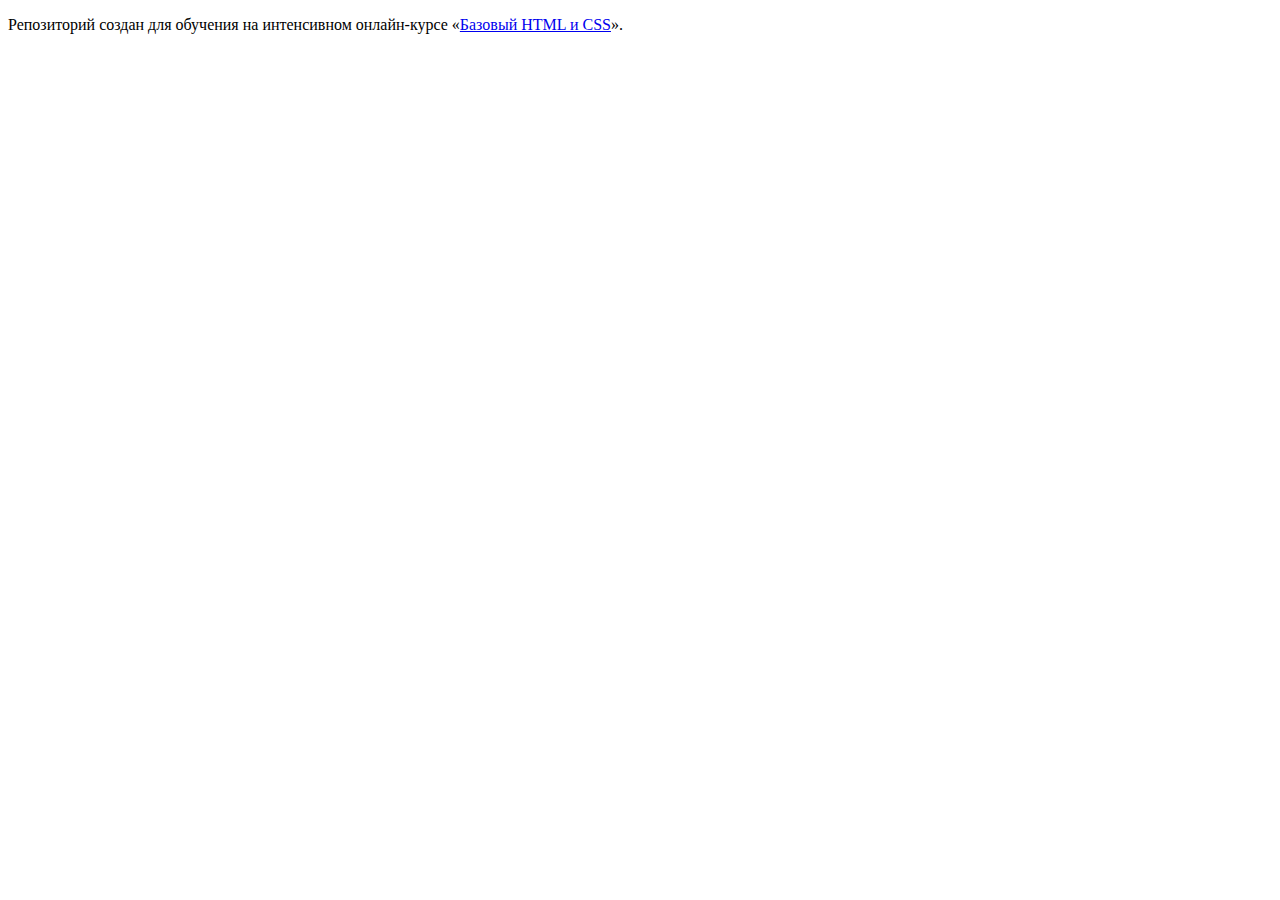
==== index.html @ 3dc242e8 ":hatching_chick:" ====
<!DOCTYPE html>
<html lang="ru">
  <head>
    <meta charset="utf-8">
    <title>HTML Academy: Глейси</title>
  </head>
  <body>

    <p>Репозиторий создан для обучения на интенсивном онлайн‑курсе «<a href="https://htmlacademy.ru/intensive/htmlcss">Базовый HTML и CSS</a>».</p>

  </body>
</html>
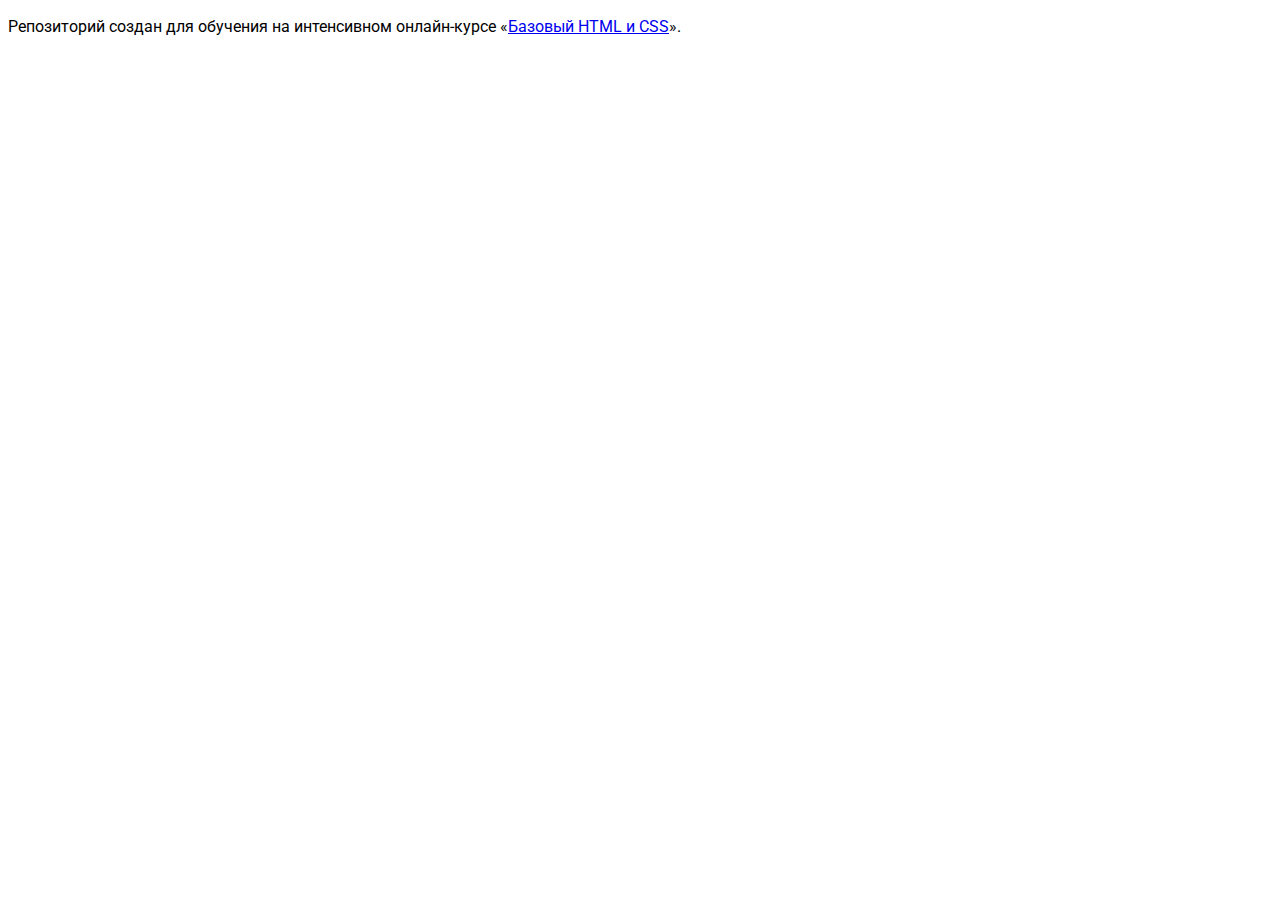
==== commit daefaf51: "Нарезана графика" ====
--- a/index.html
+++ b/index.html
@@ -3,6 +3,9 @@
   <head>
     <meta charset="utf-8">
     <title>HTML Academy: Глейси</title>
+    <link href="css/normalize.css" rel="stylesheet">
+    <link href="https://fonts.googleapis.com/css?family=Roboto:400,500,700&amp;subset=cyrillic" rel="stylesheet">
+    <link href="css/style.css" rel="stylesheet">    
   </head>
   <body>
 
--- a/css/style.css
+++ b/css/style.css
@@ -0,0 +1,18 @@
+body {
+	min-width: 1200px;
+	font-size: 16px;
+	line-height: 22px;
+	color: #000000;
+	font-weight: normal;
+	font-family: "Roboto", "Arial", sans-serif;
+}
+
+/*h2 {
+	font-family: "Roboto", "Arial", sans-serif;
+	color: #000000;
+	font-weight: normal;
+	font-size: 30px;
+	line-height: 30px;
+	color: #000000;
+	text-transform: uppercase;
+}*/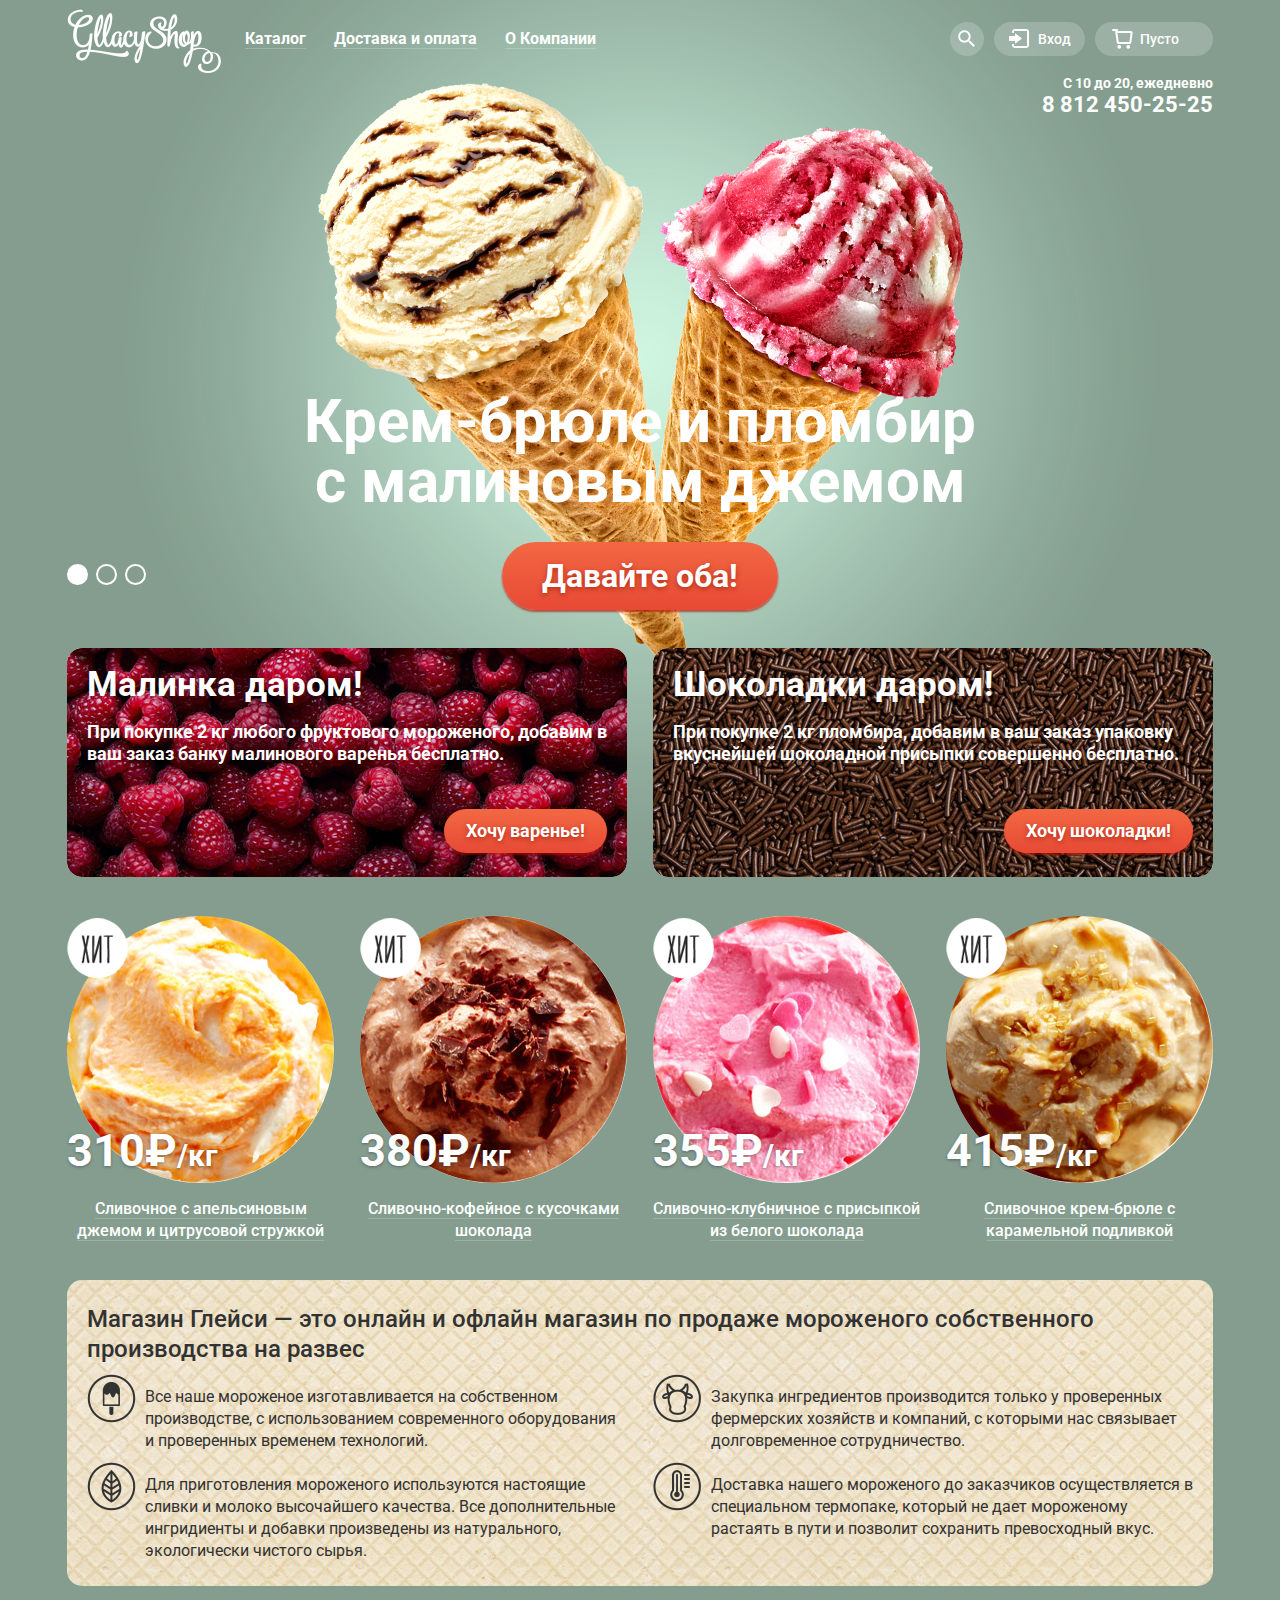
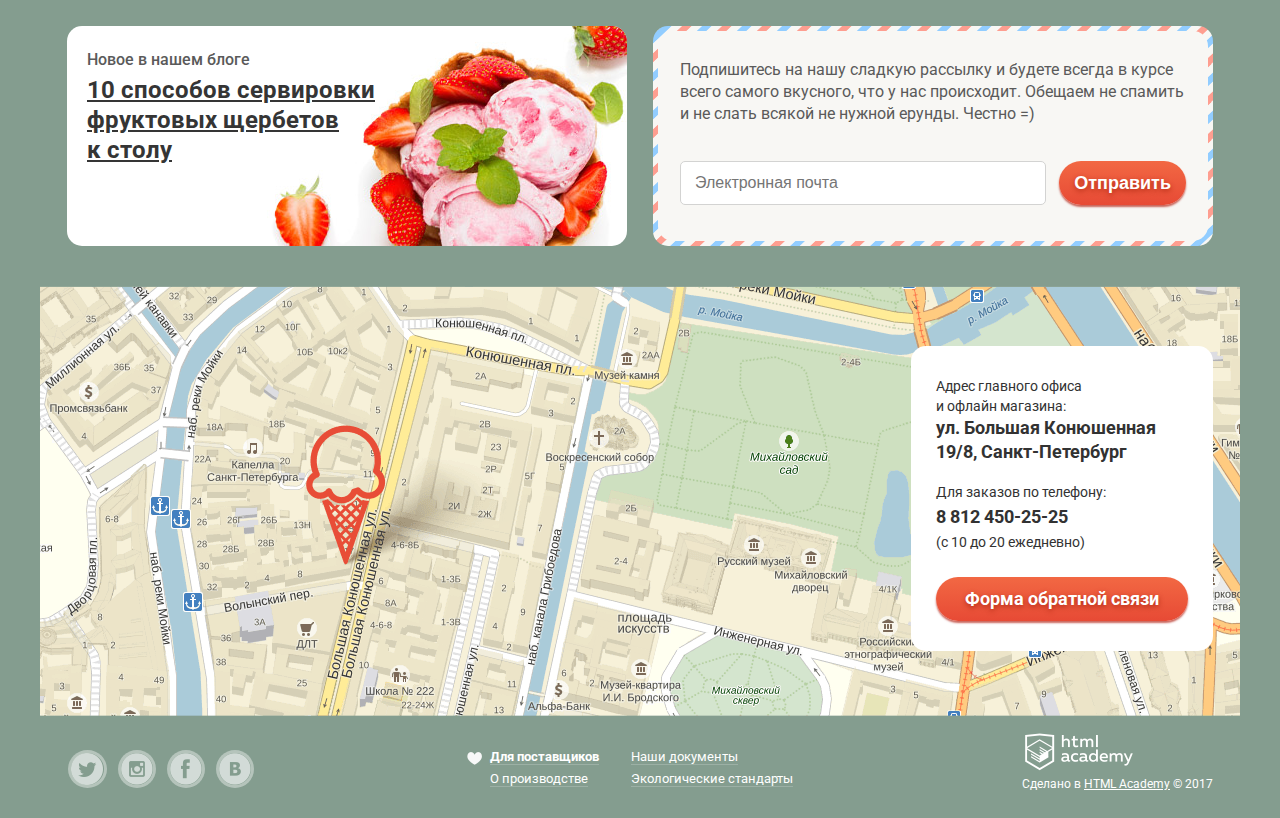
==== commit 2f08ccc5: "Сверстана главная без попапов" ====
--- a/index.html
+++ b/index.html
@@ -5,11 +5,220 @@
     <title>HTML Academy: Глейси</title>
     <link href="css/normalize.css" rel="stylesheet">
     <link href="https://fonts.googleapis.com/css?family=Roboto:400,500,700&amp;subset=cyrillic" rel="stylesheet">
-    <link href="css/style.css" rel="stylesheet">    
+    <link href="css/style.css" rel="stylesheet">
   </head>
+  
   <body>
-
-    <p>Репозиторий создан для обучения на интенсивном онлайн‑курсе «<a href="https://htmlacademy.ru/intensive/htmlcss">Базовый HTML и CSS</a>».</p>
-
+   
+    <input type="radio" id="btn-1" name="toggle" checked>
+    <input type="radio" id="btn-2" name="toggle">
+    <input type="radio" id="btn-3" name="toggle">
+    
+    <div class="main-page">
+      <div class="wrapper">
+       
+        <header class="main-header  clearfix">
+          <div class="main-header__content-left">
+            <a class="logo">
+              <img src="img/logo.png" width="154" height="64" alt="Gllacy">
+            </a>
+            <nav class="main-nav">
+              <ul class="main-nav__items">
+                <li class="main-nav__item">
+                  <a class="main-nav__link" href="#">Каталог</a>
+                  <div class="main-nav__sub-menu">
+                    <div class="main-nav__sub-menu-container">
+                      <div class="main-nav__sub-menu-title">Новинки</div>
+                      <ul>
+                        <li><a class="main-nav__sub-menu-link" href="catalog.html">Сливочное</a></li>
+                        <li><a class="main-nav__sub-menu-link" href="#">Щербеты</a></li>
+                        <li><a class="main-nav__sub-menu-link" href="#">Фруктовый лед</a></li>
+                        <li><a class="main-nav__sub-menu-link" href="#">Мелорин</a></li>
+                      </ul>
+                    </div>
+                  </div>
+                </li>
+                <li class="main-nav__item"><a class="main-nav__link" href="#">Доставка и оплата</a></li>
+                <li class="main-nav__item"><a class="main-nav__link" href="#">О Компании</a></li>
+              </ul>
+            </nav>
+          </div>
+          <div class="main-header__content-right">
+            <div class="main-header__user-block">
+              <div class="main-header__search">
+                <label for="search" class="main-header__search-icon"></label>
+                <form class="main-header__form-search" action="/echo" method="post">
+                  <input id="search" type="search" placeholder="Что ищем?">
+                </form>
+              </div>
+              <div class="main-header__login"><a href="#">Вход</a></div>
+              <div class="main-header__basket"><a href="#">Пусто</a></div>
+            </div>
+            <div class="main-header__contacts-number">
+              <span>С 10 до 20, ежедневно</span>
+              <a href="tel:+78124502525">8 812 450-25-25</a>
+            </div>
+          </div>
+        </header>
+        
+        <main class="page-main">
+          <section class="slider">
+            <div class="slide  slide1">
+              <div class="slide__title">Крем-брюле и пломбир с малиновым джемом</div>
+              <a class="btn  btn--slider" href="#">Давайте оба!</a>
+            </div>
+            <div class="slide  slide2">
+              <div class="slide__title">Шоколадный пломбир и лимонный сорбет</div>
+              <a class="btn  btn--slider" href="#">Давайте оба!</a>
+            </div>
+            <div class="slide  slide3">
+              <div class="slide__title">Пломбир с помадкой и клубничный щербет</div>
+              <a class="btn  btn--slider" href="#">Давайте оба!</a>
+            </div>
+            <div class="slider__controls">
+              <label for="btn-1"></label>
+              <label for="btn-2"></label>
+              <label for="btn-3"></label>
+            </div>
+          </section>
+          
+          <section class="promo  clearfix">
+            <article class="promo__card  promo__card--raspberries  clearfix">
+              <h2 class="promo__title">Малинка даром!</h2>
+              <p class="promo__description">При покупке 2 кг любого фруктового мороженого, добавим в ваш заказ банку малинового варенья бесплатно.</p>
+              <a class="btn  btn--promo" href="#">Хочу варенье!</a>
+            </article>
+            <article class="promo__card  promo__card--choco  clearfix">
+              <h2 class="promo__title">Шоколадки даром!</h2>
+              <p class="promo__description">При покупке 2 кг пломбира, добавим в ваш заказ упаковку вкуснейшей шоколадной присыпки совершенно бесплатно.</p>
+              <a class="btn  btn--promo" href="#">Хочу шоколадки!</a>
+            </article>
+          </section>
+          
+          <section class="bestseller">
+            <article class="product">
+              <div class="product__container">
+                <div class="product__image"><img src="img/ice1.jpg" width="267" height="267" alt="Мороженое с апельсиновым джемом"></div>
+                <p class="product__price">310&#8381;<span>/кг</span></p>
+                <h2 class="product__title"><a href="#">Сливочное с апельсиновым джемом и цитрусовой стружкой</a></h2>
+              </div>
+              <div class="product__btn-container">
+                <a class="btn  btn--product" href="#">Быстрый просмотр</a>
+              </div>
+            </article>
+            <article class="product">
+              <div class="product__container">
+                <div class="product__image"><img src="img/ice2.jpg" width="267" height="267" alt="Сливочно-кофейное мороженое"></div>
+                <p class="product__price">380&#8381;<span>/кг</span></p>
+                <h2 class="product__title"><a href="#">Сливочно-кофейное с кусочками шоколада</a></h2>
+              </div>
+              <div class="product__btn-container">
+                <a class="btn  btn--product" href="#">Быстрый просмотр</a>
+              </div>
+            </article>
+            <article class="product">
+              <div class="product__container">
+                <div class="product__image"><img src="img/ice3.jpg" width="267" height="267" alt="Сливочно-клубничное мороженое"></div>
+                <p class="product__price">355&#8381;<span>/кг</span></p>
+                <h2 class="product__title"><a href="#">Сливочно-клубничное с присыпкой из белого шоколада</a></h2>
+              </div>
+              <div class="product__btn-container">
+                <a class="btn  btn--product" href="#">Быстрый просмотр</a>
+              </div>
+            </article>
+            <article class="product">
+              <div class="product__container">
+                <div class="product__image"><img src="img/ice4.jpg" width="267" height="267" alt="Мороженое крем-брюле"></div>
+                <p class="product__price">415&#8381;<span>/кг</span></p>
+                <h2 class="product__title"><a href="#">Сливочное крем-брюле с карамельной подливкой</a></h2>
+              </div>
+              <div class="product__btn-container">
+                <a class="btn  btn--product" href="#">Быстрый просмотр</a>
+              </div>
+            </article>
+          </section>
+          
+          <section class="features">
+            <h2 class="features__title">Магазин Глейси  — это онлайн и офлайн магазин по продаже мороженого собственного производства на развес</h2>
+            <ul class="features__list">
+              <li class="features__item  features__item-1">Все наше мороженое изготавливается на собственном производстве, с использованием современного оборудования и проверенных временем технологий.</li>
+              <li class="features__item  features__item-2">Для приготовления мороженого используются настоящие сливки и молоко высочайшего качества. Все дополнительные ингридиенты и добавки произведены из натурального, экологически чистого сырья.</li>
+              <li class="features__item  features__item-3">Закупка ингредиентов производится только у проверенных фермерских хозяйств и компаний, с которыми нас связывает долговременное сотрудничество.</li>
+              <li class="features__item  features__item-4">Доставка нашего мороженого до заказчиков осуществляется в специальном термопаке, который не дает мороженому растаять в пути и позволит сохранить превосходный вкус.</li>
+            </ul>
+          </section>
+          
+          <div class="mailing  clearfix">
+            <div class="last-news  mailing__card">
+              <p class="last-news__description">Новое в нашем блоге</p>
+              <h2 class="last-news__title">
+                <a href="#">10  способов сервировки фруктовых щербетов<br>к столу</a>
+              </h2>
+            </div>
+            <div class="subscription  mailing__card">
+              <div class="subscription__content">
+                <p class="subscription__exhortation">Подпишитесь на нашу сладкую рассылку и будете всегда в курсе всего самого вкусного, что у нас происходит. Обещаем не спамить и не слать всякой не нужной ерунды. Честно =)</p>
+                <form class="subscription__form  clearfix" action="/echo" method="post">
+                  <input type="email" placeholder="Электронная почта">
+                  <input class="btn  btn--subscription" type="submit" value="Отправить">
+                </form>
+              </div>
+            </div>
+          </div>
+        </main>
+      </div>
+      
+      <footer class="footer">
+        <div class="map">
+          <div class="contacts">
+            <div class="contacts__adress">
+              <p>Адрес главного офиса <br>и офлайн магазина:</p>
+              <p><span>ул. Большая Конюшенная 19/8, Санкт-Петербург</span></p>
+            </div>
+            <div class="contacts__phone">
+              <p>Для заказов по телефону:</p>
+              <p><span>8 812 450-25-25</span></p>
+              <p>(с 10 до 20 ежедневно)</p>
+            </div>
+            <a class="btn  btn--contacts" href="#">Форма обратной связи</a>
+          </div>
+        </div>
+        
+        <div class="wrapper  clearfix">
+          <div class="footer__social">
+            <a class="social-btn  social-btn--tw" href="#">Твиттер</a>
+            <a class="social-btn  social-btn--insta" href="#">Инстаграм</a>
+            <a class="social-btn  social-btn--fb" href="#">Фейсбук</a>
+            <a class="social-btn  social-btn--vk" href="#">Вконтакте</a>
+          </div>
+          <div class="footer__links">
+            <ul class="footer__items">
+              <li class="footer__item">
+                <a class="footer__link  footer__link--1" href="#">Для поставщиков</a>
+              </li>
+              <li class="footer__item">
+                <a class="footer__link" href="#">Наши документы</a>
+              </li>
+              <li class="footer__item">
+                <a class="footer__link" href="#">О производстве </a>
+              </li>
+              <li class="footer__item">
+                <a class="footer__link" href="#">Экологические стандарты</a>
+              </li>
+            </ul>
+          </div>
+          <div class="footer__copyright">
+            <a class="footer__copyright-logo" href="#" >
+              <img src="img/logo-htmlacademy.png" width="108" height="38" alt="HTMLAcademy">
+            </a>
+            <p>Сделано в <a class="footer__copyright-link" href="https://htmlacademy.ru/intensive/htmlcss">HTML Academy</a> © 2017</p>
+          </div>
+        </div>
+      </footer>
+      
+      
+    </div>
+  
+    
   </body>
 </html>
--- a/css/style.css
+++ b/css/style.css
@@ -1,11 +1,104 @@
-body {
-	min-width: 1200px;
-	font-size: 16px;
-	line-height: 22px;
-	color: #000000;
-	font-weight: normal;
-	font-family: "Roboto", "Arial", sans-serif;
-}
+/*
+.sprite {
+background-image: url(spritesheet.png);
+background-repeat: no-repeat;
+display: block;
+}
+
+.sprite-icon-basket {
+width: 21px;
+height: 20px;
+background-position: -10px -10px;
+}
+
+.sprite-icon-basket-full {
+width: 21px;
+height: 20px;
+background-position: -10px -50px;
+}
+
+.sprite-icon-fb {
+width: 32px;
+height: 32px;
+background-position: -10px -90px;
+}
+
+.sprite-icon-feature-1 {
+width: 49px;
+height: 49px;
+background-position: -10px -142px;
+}
+
+.sprite-icon-feature-2 {
+width: 49px;
+height: 49px;
+background-position: -10px -211px;
+}
+
+.sprite-icon-feature-3 {
+width: 48px;
+height: 49px;
+background-position: -10px -280px;
+}
+
+.sprite-icon-feature-4 {
+width: 48px;
+height: 49px;
+background-position: -10px -349px;
+}
+
+.sprite-icon-heart {
+width: 15px;
+height: 13px;
+background-position: -10px -418px;
+}
+
+.sprite-icon-insta {
+width: 32px;
+height: 32px;
+background-position: -10px -451px;
+}
+
+.sprite-icon-login {
+width: 21px;
+height: 19px;
+background-position: -10px -503px;
+}
+
+.sprite-icon-login-hover {
+width: 21px;
+height: 19px;
+background-position: -10px -542px;
+}
+
+.sprite-icon-search {
+width: 17px;
+height: 17px;
+background-position: -10px -581px;
+}
+
+.sprite-icon-search-hover {
+width: 17px;
+height: 17px;
+background-position: -10px -618px;
+}
+
+.sprite-icon-twitter {
+width: 32px;
+height: 32px;
+background-position: -10px -655px;
+}
+
+.sprite-icon-vk {
+width: 32px;
+height: 32px;
+background-position: -10px -707px;
+}
+
+*/
+
+
+
 
 /*h2 {
 	font-family: "Roboto", "Arial", sans-serif;
@@ -15,4 +108,951 @@
 	line-height: 30px;
 	color: #000000;
 	text-transform: uppercase;
-}*/+}*/
+
+html,
+body {
+  margin: 0;
+}
+
+body {
+  background-color: #849d8f;
+  
+  font-size: 18px;
+  line-height: 1.2;
+  color: #000000;
+  font-family: "Roboto", "Arial", sans-serif;
+  font-weight: normal;
+}
+
+body > input[type="radio"] {
+  display: none;
+}
+
+.main-page {
+  min-width: 1200px;
+
+  background-repeat: no-repeat;
+  background-position: top center;
+
+  transition: background-image 0.5s ease, background-color 0.5s ease;
+}
+
+.main-page::before,
+.main-page::after {
+  content: "";
+
+  visibility: hidden;
+}
+
+.main-page::before {
+  background-image: url("../img/slide2.png");
+}
+
+.main-page::after {
+  background-image: url("../img/slide3.png");
+}
+
+.wrapper {
+  width: 1146px;
+  padding: 0 27px;
+  margin: 0 auto;
+}
+
+/* Header */
+
+.main-header {
+  padding-top: 9px;
+  color: #ffffff;
+}
+
+.clearfix::after {
+  content: "";
+
+  display: table;
+  clear: both;
+}
+
+.main-header__content-left {
+  width: 560px;
+  float: left;
+  font-size: 0;
+}
+
+.main-header__content-right {
+  width: 293px;
+  float: right;
+}
+
+.main-nav {
+  display: inline-block;
+  vertical-align: top;
+}
+
+.main-nav__items {
+  margin: 0;
+  margin-left: 10px;
+  padding: 0;
+  padding-top: 12px;
+  min-height: 64px;
+}
+
+.main-nav__sub-menu {
+  display: none;
+  position: absolute;
+  z-index: 100;
+  top: 35px;
+  left: -5px;
+  width: 143px;
+  padding-top: 5px;
+}
+
+.main-nav__sub-menu-container {
+  background-color: rgb(248, 247, 244);
+  border-radius: 5px;
+  box-shadow: 0px 20px 20px 0px rgba(0, 0, 0, 0.4);
+}
+
+.main-nav__item:hover .main-nav__sub-menu {
+  display: block;
+}
+
+.main-nav__sub-menu-title {
+  color: #323232;
+  font-weight: bold;
+  font-size: 14px;
+  line-height: 16px;
+  margin: 0 6px;
+  padding: 13px;
+  padding-left: 7px;
+  border-bottom: 1px solid #323232;
+}
+
+.main-nav__sub-menu ul {
+  padding: 7px 0;
+  list-style: none;
+}
+
+.main-nav__sub-menu-link {
+  display: block;
+  padding: 6px;
+  padding-left: 13px;
+  text-decoration: none;
+  color: #323232;
+  font-weight: normal;
+  font-size: 14px;
+  line-height: 16px;
+}
+
+.main-nav__sub-menu-link:hover {
+  background-color: #fbded7;
+}
+
+.main-nav__sub-menu-link:active {
+  background-color: #f6b5a5;
+}
+
+.main-nav__item {
+  display: inline-block;
+  vertical-align: top;
+  font-size: 16px;
+  font-weight: bold;
+  line-height: 18px;
+  padding: 9px 14px;
+  border-radius: 18px;
+  position: relative;
+}
+
+.main-nav__link {
+  text-decoration: none;
+  background-color: transparent;
+  color: #ffffff;
+  border-bottom: 1px solid rgba( 255, 255, 255, 0.2);
+}
+
+.main-nav__item:hover {
+  background-color: #ffffff;
+}
+
+.main-nav__item:hover .main-nav__link {
+  color: #333333;
+  border-bottom: none;
+}
+
+.main-nav__item:active {
+  background-color: rgba(248, 247, 244, 0.988);
+  box-shadow: inset 0px 2px 1px 0px rgba(105, 105, 105, 0.004);
+}
+
+.main-header__user-block {
+  font-size: 0;
+  text-align: right;
+  padding-top: 13px;
+  padding-bottom: 15px;
+}
+
+.main-header__search,
+.main-header__login,
+.main-header__basket {
+  display: inline-block;
+  vertical-align: top;
+  font-size: 14px;
+  font-weight: 500;
+  line-height: 16px;
+  padding: 9px 14px;
+  margin-left: 10px;
+  border-radius: 18px;
+  background-color: rgba( 255, 255, 255, 0.2);
+  position: relative;
+}
+
+.main-header__search::before,
+.main-header__login::before,
+.main-header__basket::before {
+  content: "";
+  position: absolute;
+  background-image: url(../img/sprite.png);
+  background-repeat: no-repeat;
+}
+
+.main-header__search {
+  padding: 17px;
+  cursor: pointer;
+}
+
+.main-header__search::before {
+  width: 17px;
+  height: 17px;
+  background-position: -10px -581px;
+  top: 8px;
+  left: 8px;
+}
+
+.main-header__login {
+  padding-left: 44px;
+}
+
+.main-header__login::before {
+  width: 21px;
+  height: 19px;
+  background-position: -10px -503px;
+  top: 7px;
+  left: 15px;
+}
+
+.main-header__basket {
+  padding-left: 45px;
+  padding-right: 34px;
+}
+
+.main-header__basket::before {
+  width: 21px;
+  height: 20px;
+  background-position: -10px -10px;
+  top: 7px;
+  left: 17px;
+}
+
+.main-header__search a,
+.main-header__login a,
+.main-header__basket a {
+  text-decoration: none;
+  color: #ffffff;
+}
+
+.main-header__search:hover,
+.main-header__login:hover {
+  background-color: #ffffff;
+}
+
+.main-header__login:hover a {
+  color: #333333;
+}
+
+.main-header__search:hover::before {
+  background-position: -10px -618px;
+}
+
+.main-header__login:hover::before {
+  background-position: -10px -542px;
+}
+
+.main-header__form-search {
+  display: none;
+}
+
+.main-header__contacts-number {
+  text-align: right;
+}
+
+.main-header__contacts-number span{
+  font-size: 14px;
+  line-height: 16px;
+  font-weight: bold;
+}
+
+.main-header__contacts-number a{
+  display: block;
+  font-size: 22px;
+  line-height: 24px;
+  font-weight: bold;
+  text-decoration: none;
+  color: #ffffff;
+}
+
+/* Slider */
+
+.slider {
+  position: relative;
+  padding-top: 275px;
+  text-align: center;
+  color: #ffffff;
+}
+
+.slide {
+  display: none;
+}
+
+.slide__title {
+  width: 700px;
+  margin: 0 auto;
+  margin-bottom: 30px;
+  font-weight: bold;
+  font-size: 60px;
+  line-height: 60.35px;
+}
+
+.btn {
+  display: inline-block;
+  padding: 10px 22px;
+  font-weight: bold;
+  font-size: 18px;
+  line-height: 24px;
+  vertical-align: top;
+  color: #ffffff;
+  text-decoration: none;
+  text-shadow: 0 2px 5px rgba(160, 32, 11, 0.76);
+  background: #f26843;
+  background:    -moz-linear-gradient(top, #f26843 0%, #e74a35 100%);
+  background: -webkit-linear-gradient(top, #f26843 0%, #e74a35 100%);
+  background:         linear-gradient(to bottom, #f26843 0%, #e74a35 100%);
+  border-radius: 100px;
+  box-shadow: 0 2px 2px rgba(172, 16, 0, 0.64);
+  text-align: center;
+}
+
+.btn--slider {
+  padding: 12px 40px;
+  font-size: 32px;
+  line-height: 44px;
+}
+
+.btn:hover {
+  background:    -moz-linear-gradient(top, #f58669 0%, #ec6f5e 100%);
+  background: -webkit-linear-gradient(top, #f58669 0%, #ec6f5e 100%);
+  background:         linear-gradient(to bottom, #f58669 0%, #ec6f5e 100%);
+  box-shadow: 0 2px 2px rgba(172, 16, 0, 1);
+}
+
+.btn:active {
+  background:    -moz-linear-gradient(top, #d84732 0%, #e1613e 100%);
+  background: -webkit-linear-gradient(top, #d84732 0%, #e1613e 100%);
+  background:         linear-gradient(to bottom, #d84732 0%, #e1613e 100%);
+  box-shadow: inset 0 2px 2px rgba(172, 16, 0, 1);
+}
+
+.slider__controls {
+  position: absolute;
+  bottom: 25px;
+  left: 0;
+  z-index: 20;
+  font-size: 0;
+}
+
+.slider__controls label {
+  display: inline-block;
+  width: 17px;
+  height: 17px;
+  margin-right: 8px;
+  vertical-align: top;
+  background-color: transparent;
+  border: 2px solid #ffffff;
+  border-radius: 50%;
+  cursor: pointer;
+}
+
+#btn-1:checked ~ .main-page .slide1,
+#btn-2:checked ~ .main-page .slide2,
+#btn-3:checked ~ .main-page .slide3 {
+  display: block;
+}
+
+#btn-1:checked ~ .main-page {
+  background-color: #849d8f;
+  background-image: url("../img/slide1.png");
+}
+
+#btn-2:checked ~ .main-page {
+  background-color: #8996a6;
+  background-image: url("../img/slide2.png");
+}
+
+#btn-3:checked ~ .main-page {
+  background-color: #9d8b84;
+  background-image: url("../img/slide3.png");
+}
+
+#btn-1:checked ~ .main-page label[for="btn-1"],
+#btn-2:checked ~ .main-page label[for="btn-2"],
+#btn-3:checked ~ .main-page label[for="btn-3"] {
+  background-color: #ffffff;
+}
+
+/* Promo */
+
+.promo {
+  padding-top: 38px;
+}
+
+.promo__card {
+  width: 560px;
+  min-height: 229px;
+  padding: 16px 20px;
+  box-sizing: border-box;
+  border-radius: 15px;
+}
+
+.promo__card--raspberries {
+  float: left;
+  margin-right: 26px;
+  background-image: url(../img/layer-raspberries.jpg);
+  background-color: #6b0113;
+  background-repeat: no-repeat;
+}
+
+.promo__card--choco {
+  float: right;
+  background-image: url(../img/layer-choco.jpg);
+  background-color: #442517;
+  background-repeat: no-repeat;
+}
+
+.promo__title {
+  font-size: 35px;
+  color: rgb(255, 255, 255);
+  font-weight: bold;
+  line-height: 41px;
+  padding: 0;
+  margin: 0;
+  margin-bottom: 16px;
+}
+
+.promo__description {
+  font-size: 18px;
+  font-family: "Roboto";
+  color: rgb( 255, 255, 255);
+  font-weight: bold;
+  line-height: 22px;
+  padding: 0;
+  margin: 0;
+  margin-bottom: 44px;
+}
+
+.btn--promo {
+  float: right;
+}
+
+/* Bestseller */
+
+.bestseller {
+  padding-top: 30px;
+  font-size: 0;
+}
+
+.product {
+  display: inline-block;
+  vertical-align: top;
+  position: relative;
+  width: 293px;
+  position: relative;
+}
+
+.product:first-child {
+  margin-left: -13px;
+}
+
+.product:last-child {
+  margin-right: -13px;
+}
+
+.product__container {
+/*  background-color: rgba( 255, 255, 255, 0.2);*/
+  padding-top: 9px;
+  padding-bottom: 10px;
+  padding-left: 13px;
+  padding-right: 13px;
+  border-top-left-radius: 7px;
+  border-top-right-radius: 7px;
+}
+
+.product__image {
+  width: 267px;
+  height: 267px;
+}
+
+.product__image img {
+  border-radius: 50%;
+}
+
+.product__price {
+  padding: 0;
+  margin: 0;
+  margin-top: -55px;
+  font-size: 45px;
+  color: rgb(255, 255, 255);
+  font-weight: bold;
+  line-height: 1;
+  text-align: left;
+  text-shadow: 0px 1px 3px rgba(49, 50, 53, 0.5);
+}
+
+.product__price span {
+  font-size: 30px;
+}
+
+.product__title {
+  font-size: 16px;
+  color: rgb(255, 255, 255);
+  font-weight: 500;
+  line-height: 22px;
+  text-align: center;
+  padding: 0;
+  margin: 0;
+  margin-top: 25px;
+}
+
+.product__title a {
+  text-decoration: none;
+  color: rgb(255, 255, 255);
+  border-bottom: 1px solid rgba(255,255,255, .2);
+}
+
+.product__btn-container {
+  width: 267px;
+  padding-bottom: 20px;
+  padding-left: 13px;
+  padding-right: 13px;
+/*  background-color: rgba( 255, 255, 255, 0.2);*/
+  border-bottom-left-radius: 7px;
+  border-bottom-right-radius: 7px;
+  text-align: center;
+  position: absolute;
+  bottom: -70px;
+  left: 0;
+  display: none;
+}
+
+.btn--product {
+  padding: 13px 17px;
+  border-radius: 20px/25px;
+}
+
+.bestseller .product::before {
+  content: "";
+  position: absolute;
+  top: 11px;
+  left: 13px;
+  width: 61px;
+  height: 61px;
+  background: url("../img/hit.png") no-repeat;
+}
+
+.product:hover .product__container {
+  background-color: rgba( 255, 255, 255, 0.2);
+}
+
+.product:hover .product__btn-container {
+  background-color: rgba( 255, 255, 255, 0.2);
+  display: block;
+}
+
+.product:hover a {
+  border-bottom: none;
+}
+
+/* Features */
+
+.features {
+  padding: 24px 20px;
+  margin-top: 28px;
+  margin-bottom: 40px;
+  color: #323232;
+  background-color: #f0e4ce;
+  background-image: url(../img/waffle.jpg);
+  background-repeat: repeat;
+  border-radius: 15px;
+}
+
+.features__title {
+  padding: 0;
+  margin: 0;
+  font-size: 24px;
+  line-height: 30px;
+  font-weight: 500;
+}
+
+.features__list {
+  padding: 0;
+  margin: 0;
+  text-align: left;
+  column-count: 2;
+  column-gap: 26px;
+  list-style: none;
+}
+
+.features__item {
+  display: inline-block;
+  position: relative;
+  padding: 0px;
+  padding-left: 58px;
+  margin: 0px;
+  margin-top: 22px;
+  font-size: 16px;
+  line-height: 22px;
+  font-weight: 400;
+  vertical-align: top;
+}
+
+.features__item::before {
+  content: "";
+  position: absolute;
+  top: -12px;
+  left: 0;
+  width: 49px;
+  height: 49px;
+  background-color: transparent;
+  background-image: url("../img/sprite.png");
+  background-repeat: no-repeat;
+}
+
+.features__item-1::before {
+  background-position: -10px -142px;
+}
+
+.features__item-2::before {
+  background-position: -10px -211px;
+}
+
+.features__item-3::before {
+  background-position: -10px -280px;
+}
+
+.features__item-4::before {
+  background-position: -10px -349px;
+}
+
+/* News */
+
+.mailing {
+  padding-bottom: 40px;
+}
+
+.mailing__card {
+  width: 560px;
+  box-sizing: border-box;
+  min-height: 220px;
+  border-radius: 15px;
+}
+
+.last-news {
+  float: left;
+  padding: 20px;
+  padding-top: 23px;
+  margin-right: 26px;
+  background-image: url("../img/layer-strawberry.jpg");  
+}
+
+.last-news__description {
+  padding: 0;
+  margin: 0;
+  margin-bottom: 4px;
+  font-size: 16px;
+  line-height: 22px;
+  font-weight: 500;
+  color: #5a5a5a;
+}
+
+.last-news__title {
+  width: 300px;
+  padding: 0;
+  margin: 0;
+  font-size: 24px;
+  line-height: 30px;
+  font-weight: 700;
+  color: #353535;
+}
+
+.last-news a {
+  color: #353535;
+  background-color: rgba( 255, 255, 255, 0.8);
+  text-decoration: underline;
+  cursor: pointer;
+}
+
+.subscription {
+  float: right;
+  background-image: url(../img/layer-mail.png);
+  background-color: #f8f7f4;
+  padding: 5px;
+}
+
+.subscription__content {
+  min-height: 210px;
+  padding: 28px 22px;
+  box-sizing: border-box;
+  background-color: #f8f7f4;
+  border-radius: 15px;
+}
+
+.subscription__exhortation {
+  padding: 0;
+  margin: 0;
+  margin-bottom: 36px;
+  font-size: 16px;
+  line-height: 22px;
+  font-weight: 400;
+  color: #5a5a5a;
+}
+
+.subscription__form {
+  
+}
+
+.subscription__form input[type="email"] {
+  float:left;
+  width: 336px;
+  padding: 9px 14px;
+  margin: 0;
+  margin-right: 5px;
+  font-size: 16px;
+  line-height: 24px;
+  font-weight: 400;
+  color: #999999;
+  border: 1px solid #d3d3d2;
+  border-radius: 5px;
+  outline: none;
+}
+
+.subscription__form input[type="submit"] {
+  float: right;
+  padding: 10px 15px;
+  outline: none;
+  border: none;
+}
+
+/* Map */
+
+.map {
+  height: 430px;
+  background: url("../img/map.png") center 0 no-repeat;
+  position: relative;
+  margin-bottom: 20px;
+}
+
+.contacts {
+  width: 302px;
+  box-sizing: border-box;
+  margin-left: 271px;
+  padding: 30px 25px;
+  background-color: #ffffff;
+  position: absolute;
+  left: 50%;
+  top: 60px;
+  font-size: 14px;
+  line-height: 20px;
+  font-weight: 400;
+  color: #323232;
+  border-radius: 15px;
+}
+
+.contacts p {
+  padding: 0;
+  margin: 0;
+}
+
+.contacts span {
+  font-size: 18px;
+  line-height: 24px;
+  font-weight: 700;
+}
+
+.contacts__adress {
+  margin-bottom: 18px;
+}
+
+.contacts__phone {
+  margin-bottom: 25px;
+}
+
+.contacts__phone span {
+  display: block;
+  margin: 3px 0;
+}
+
+.btn--contacts {
+  width: 100%;
+  box-sizing: border-box;
+}
+
+/* footer */
+
+.footer {
+  padding-bottom: 25px;
+}
+
+.footer__social {
+  float: left;
+  width: 200px;
+  padding-top: 14px;
+  padding-left: 1px;
+  margin-right: 200px;
+  font-size: 0;
+  text-align: left;
+}
+
+.social-btn {
+  display: inline-block;
+  width: 32px;
+  height: 32px;
+  padding: 0;
+  margin: 0;
+  margin-right: 11px;
+  font-size: 0;
+  vertical-align: top;
+  background-image: url("../img/sprite.png");
+  background-repeat: no-repeat;
+  opacity: 0.8;
+  border-radius: 50%;
+  border: 3px solid rgba( 255, 255, 255, 0.5);
+  text-decoration: none;
+}
+
+.social-btn:hover {
+  border: 3px solid rgba(255,255,255,0.7);
+  opacity: 1;
+}
+
+.social-btn:active {
+  border: 3px solid rgba(255,255,255,0.7);
+  box-shadow: inset  0 3px 3px 0 #9b9b9b;
+}
+
+.social-btn--tw {
+  width: 33px;
+  background-position: -10px -655px;
+}
+
+.social-btn--insta {
+  background-position: -10px -451px;
+}
+
+.social-btn--fb {
+  background-position: -10px -90px;
+}
+
+.social-btn--vk {
+  background-position: -10px -707px;
+}
+
+.footer__links {
+  float: left;
+  width: 360px;
+  padding-top: 12px;
+}
+
+.footer__items {
+  padding: 0;
+  padding-left: 22px;
+  margin: 0;
+  font-size: 0;
+  list-style: none;
+}
+
+.footer__item {
+  display: inline-block;
+  min-width: 141px;
+  font-size: 13px;
+  line-height: 18px;
+  font-weight: 400;
+  vertical-align: top;
+  padding-bottom: 4px;
+}
+
+.footer__link {
+  position: relative;
+  padding: 0;
+  margin: 0;
+  color: #ffffff;
+  text-decoration: none;
+  border-bottom: 1px solid rgba( 255,255, 255, 0.2);
+}
+
+.footer__link:hover {
+  color: #ffbc9e;
+  border-bottom: 1px solid #ffbc9e;
+}
+
+.footer__link--1 {
+  font-weight: 700;
+}
+
+.footer__link--1::before {
+  position: absolute;
+  content: "";
+  display: block;
+  top: 3px;
+  left: -23px;
+  width: 15px;
+  height: 13px;
+  background-image: url("../img/sprite.png");
+  background-repeat: no-repeat;
+  background-position: -10px -418px;
+}
+
+.footer__copyright {
+  float: right;
+  width: 200px;
+  padding-left: 10px;
+  margin-left: 20px;
+  margin-top: -3px;
+  font-size: 12px;
+  line-height: 18px;
+  font-weight: 400;
+  color: #ffffff;
+}
+
+.footer__copyright-logo {
+  display: block;
+  width: 108px;
+  height: 38px;
+  padding-left: 12px;
+}
+
+.footer__copyright p {
+  padding: 0;
+  margin: 0;
+  margin-top: 4px;
+  text-align: right;
+}
+
+.footer__copyright-link {
+  font-size: 12px;
+  line-height: 18px;
+  font-weight: 400;
+  color: #ffffff;
+  cursor: pointer;
+}
+
+.footer__copyright-link:hover {
+  color: #ffbc9e;
+}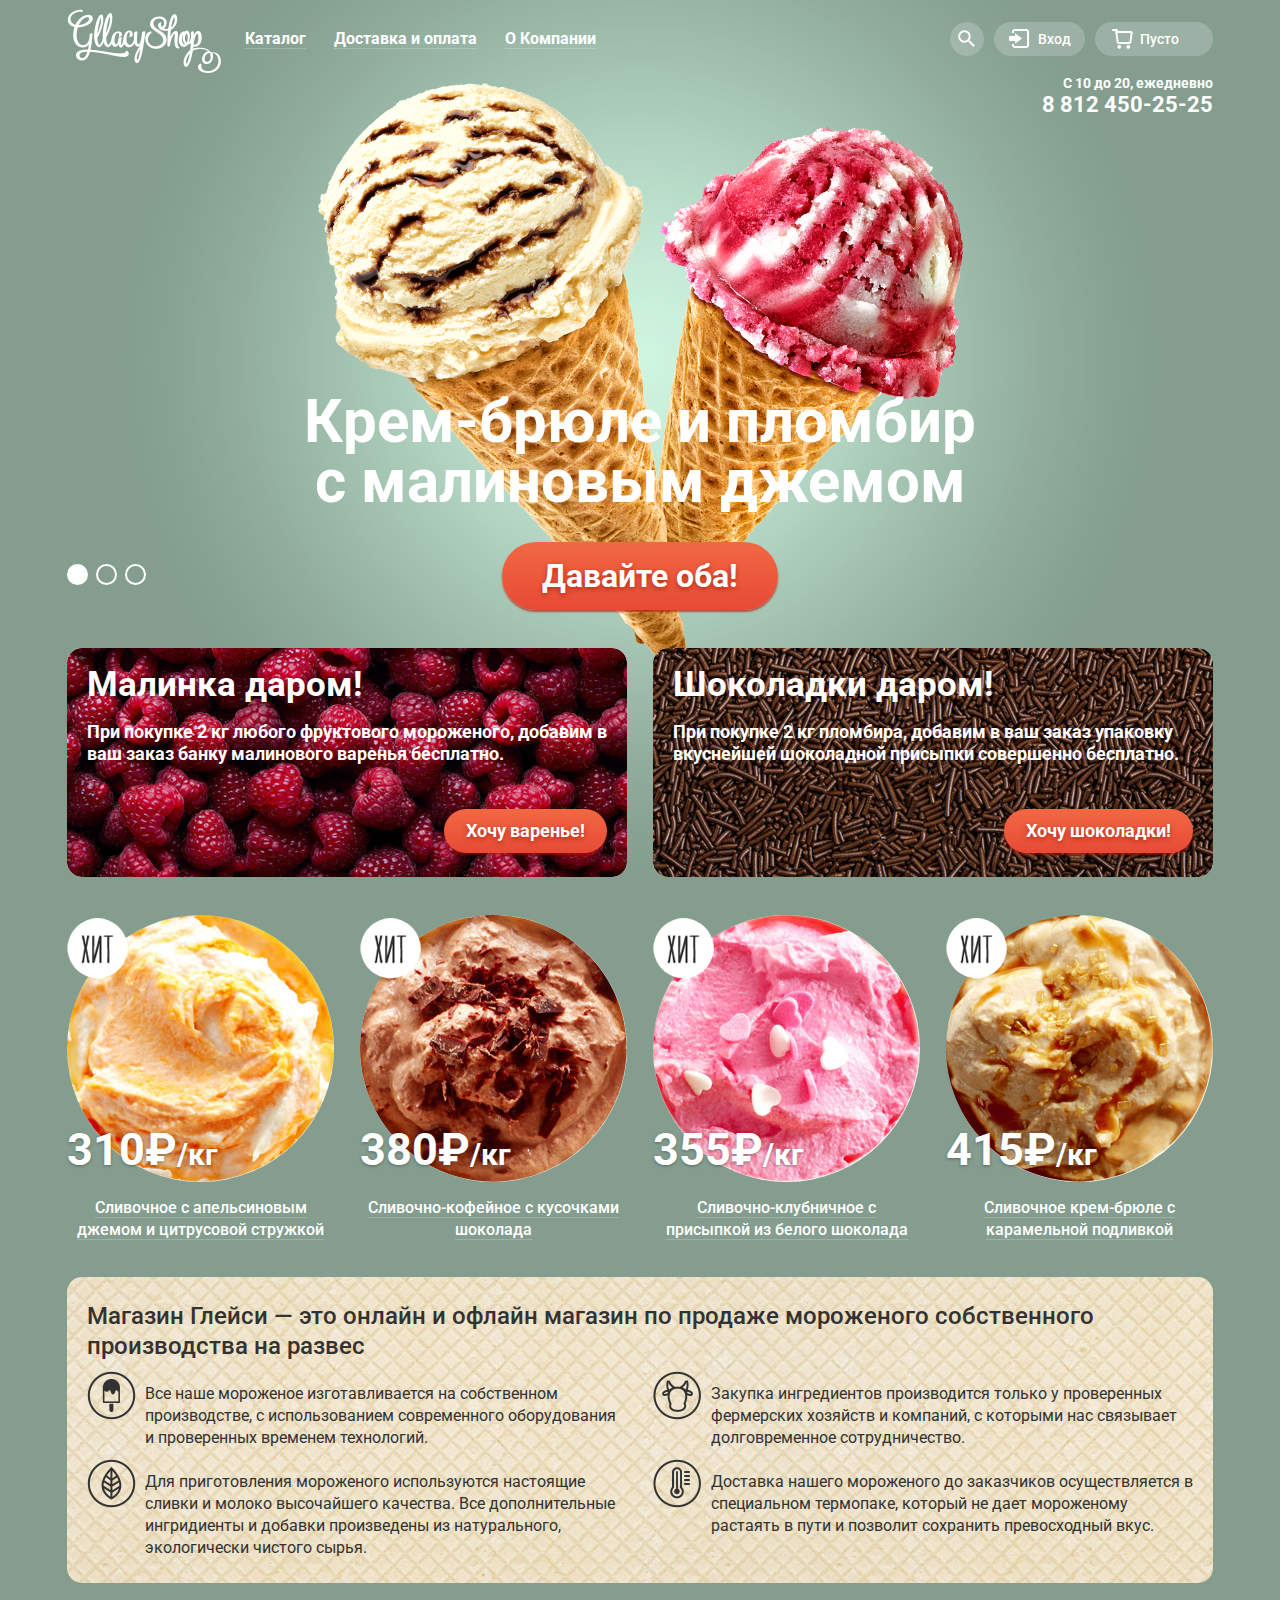
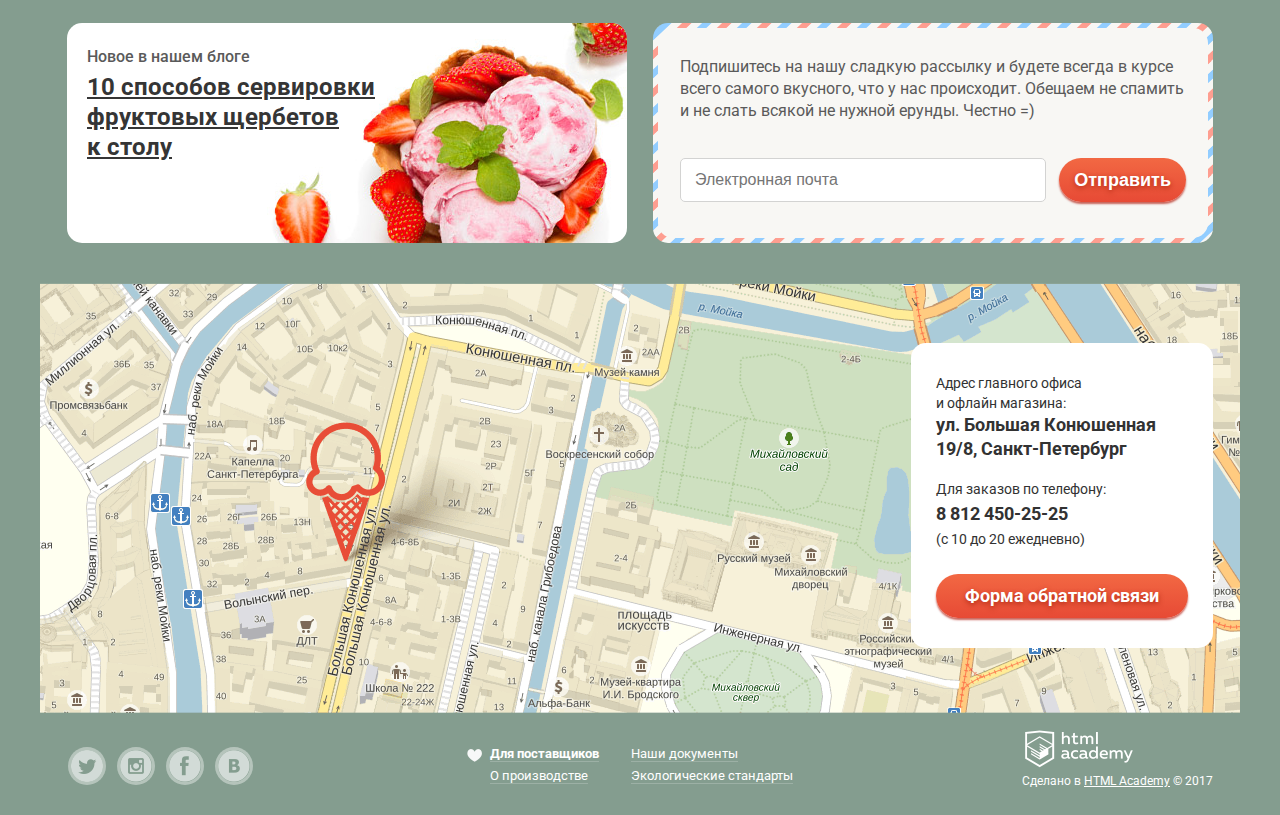
==== commit 2aa8b821: "Верстка по базовым критериям" ====
--- a/index.html
+++ b/index.html
@@ -51,8 +51,23 @@
                   <input id="search" type="search" placeholder="Что ищем?">
                 </form>
               </div>
-              <div class="main-header__login"><a href="#">Вход</a></div>
-              <div class="main-header__basket"><a href="#">Пусто</a></div>
+              <div class="main-header__login">
+                <a class="main-header__link" href="#">Вход</a>
+                <div class="login-block">
+                  <form class="clearfix" action="https://echo.htmlacademy.ru" method="post">
+                    <input type="text" name="login" placeholder="Электронная почта">
+                    <input type="password" name="password" placeholder="Пароль">
+                    <button class="btn  btn--login-block" type="submit">Войти</button>
+                    <div class="login-block__info-inner">
+                      <a href="#">Забыл пароль?</a>
+                      <a href="#">Новая регистрация</a>
+                    </div>
+                  </form>
+                </div>
+              </div>
+              <div class="main-header__basket">
+                <a class="main-header__link" href="#">Пусто</a>
+              </div>
             </div>
             <div class="main-header__contacts-number">
               <span>С 10 до 20, ежедневно</span>
@@ -177,7 +192,7 @@
             </div>
             <div class="contacts__phone">
               <p>Для заказов по телефону:</p>
-              <p><span>8 812 450-25-25</span></p>
+              <p><a href="tel:+78124502525">8 812 450-25-25</a></p>
               <p>(с 10 до 20 ежедневно)</p>
             </div>
             <a class="btn  btn--contacts" href="#">Форма обратной связи</a>
@@ -215,10 +230,19 @@
           </div>
         </div>
       </footer>
-      
-      
     </div>
   
+    <div class="modal-block">
+      
+      <div class="modal-block-title">Мы обязательно вам ответим!</div>
+      <button class="modal-block-close" type="button" title="Закрыть">Закрыть</button>
+      <form class="message-form  clearfix" action="https://echo.htmlacademy.ru" method="post">
+        <input type="text" name="user-name" placeholder="Как вас зовут?" required>
+        <input type="text" name="user-mail" placeholder="Ваша почта для ответа?" required>
+        <textarea name="message" id="message-field" placeholder="Напишите что-нибудь..."></textarea>
+        <button class="btn" type="submit">Отправить</button>
+      </form>
+    </div>
     
   </body>
 </html>
--- a/css/style.css
+++ b/css/style.css
@@ -131,17 +131,14 @@
 
 .main-page {
   min-width: 1200px;
-
   background-repeat: no-repeat;
   background-position: top center;
-
   transition: background-image 0.5s ease, background-color 0.5s ease;
 }
 
 .main-page::before,
 .main-page::after {
   content: "";
-
   visibility: hidden;
 }
 
@@ -168,7 +165,6 @@
 
 .clearfix::after {
   content: "";
-
   display: table;
   clear: both;
 }
@@ -244,12 +240,17 @@
   line-height: 16px;
 }
 
-.main-nav__sub-menu-link:hover {
+.main-nav__sub-menu-link[href]:hover {
   background-color: #fbded7;
 }
 
-.main-nav__sub-menu-link:active {
+.main-nav__sub-menu-link[href]:active {
   background-color: #f6b5a5;
+}
+
+.main-nav__sub-menu-link--current {
+  background-color: #d07058;
+  color: #ffffff;
 }
 
 .main-nav__item {
@@ -270,6 +271,15 @@
   border-bottom: 1px solid rgba( 255, 255, 255, 0.2);
 }
 
+.main-nav__item--current {
+  background-color: #d07058;
+}
+
+.main-nav__link--current {
+  color: #ffffff;
+  border-bottom: none;
+}
+
 .main-nav__item:hover {
   background-color: #ffffff;
 }
@@ -280,8 +290,7 @@
 }
 
 .main-nav__item:active {
-  background-color: rgba(248, 247, 244, 0.988);
-  box-shadow: inset 0px 2px 1px 0px rgba(105, 105, 105, 0.004);
+  box-shadow: inset 0px 2px 1px 0px rgba(105, 105, 105, 0.9);
 }
 
 .main-header__user-block {
@@ -318,6 +327,7 @@
 .main-header__search {
   padding: 17px;
   cursor: pointer;
+  position: relative;
 }
 
 .main-header__search::before {
@@ -328,6 +338,53 @@
   left: 8px;
 }
 
+.main-header__search::after,
+.main-header__login::after,
+.main-header__basket::after {
+  content: "";
+  position: absolute;
+  display: block;
+  width: 90px;
+  height: 6px;
+  bottom: -4px;
+  right: 0;
+}
+
+.main-header__form-search {
+  display: none;
+  position: absolute;
+  top: 38px;
+  right: 0;
+  z-index: 200;
+  width: 310px;
+  height: 44px;
+  padding: 20px 15px;
+  margin: 0px;
+  background-color: #f8f7f4;
+  border-radius: 5px;
+  box-shadow: 0px 20px 20px 0px rgba(0, 0, 0, 0.4);
+  outline: none;
+  border: none;
+}
+
+.main-header__form-search input[type="search"] {
+  width: 100%;
+  padding: 9px 14px;
+  margin: 0px;
+  font-size: 14px;
+  line-height: 24px;
+  color: #323232;
+  background-color: #ffffff;
+  border: 1px solid #d3d3d2;
+  border-radius: 5px;
+  box-sizing: border-box;
+  outline: none;
+}
+
+.main-header__search:hover .main-header__form-search {
+  display: block;
+}
+
 .main-header__login {
   padding-left: 44px;
 }
@@ -353,9 +410,24 @@
   left: 17px;
 }
 
-.main-header__search a,
-.main-header__login a,
-.main-header__basket a {
+.main-header__basket--full {
+  background-color: #ffffff;
+  padding-right: 16px;
+}
+
+.main-header__basket--full .main-header__link {
+  color: #323232;
+}
+
+.main-header__basket--full::before {
+  width: 21px;
+  height: 20px;
+  background-position: -10px -50px;
+  top: 7px;
+  left: 17px;
+}
+
+.main-header__link {
   text-decoration: none;
   color: #ffffff;
 }
@@ -365,7 +437,7 @@
   background-color: #ffffff;
 }
 
-.main-header__login:hover a {
+.main-header__login:hover .main-header__link {
   color: #333333;
 }
 
@@ -377,8 +449,200 @@
   background-position: -10px -542px;
 }
 
-.main-header__form-search {
+.login-block {
   display: none;
+  position: absolute;
+  top: 38px;
+  right: 0;
+  z-index: 200;
+  width: 241px;
+  padding-top: 20px;
+  padding-left: 19px;
+  padding-right: 17px;
+  padding-bottom: 22px;
+  background-color: #f8f7f4;
+  border-radius: 6px;
+  box-shadow: 0px 20px 20px 0px rgba(0, 0, 0, 0.4);
+}
+
+.login-block input[type="text"],
+.login-block input[type="password"] {
+  width: 100%;
+  padding: 9px 14px;
+  margin: 0px;
+  margin-bottom: 20px;
+  font-family: "Roboto", "Arial", sans-serif;
+  font-size: 16px;
+  line-height: 24px;
+  font-weight: 400;
+  color: #323232;
+  background-color: #ffffff;
+  border: 1px solid #d3d3d2;
+  border-radius: 5px;
+  box-sizing: border-box;
+  outline: none;
+}
+
+.login-block__info-inner {
+  float: right;
+  padding: 0px;
+  padding-top: 3px;
+  margin: 0px;
+}
+
+.login-block .btn--login-block {
+  float: left;
+  padding: 12px 25px;
+  border: none;
+  border-radius: 20px/25px;
+}
+
+.login-block__info-inner a {
+  display: block;
+  padding: 3px 0px;
+  margin: 0px;
+  font-size: 13px;
+  line-height: 16px;
+  color: #323232;
+  text-decoration: underline;
+  text-align: left;
+}
+
+.login-block__info-inner a:hover {
+  color: #e84d37;
+}
+
+.main-header__login:hover .login-block {
+  display: block;
+}
+
+.user-block__item .cart--full {
+  padding-right: 14px;
+  color: #000;
+  background-color: rgba(255,255,255,1);
+}
+
+.cart--full::before {
+  background-image: url("../img/sprite.png");
+  background-position: -12px -48px;
+}
+
+.cart--full:hover::before {
+  background-position: -12px -48px;
+}
+
+.booking {
+  display: none;
+  position: absolute;
+  top: 38px;
+  right: 0px;
+  z-index: 200;
+  width: 510px;
+  padding-top: 16px;
+  padding-left: 18px;
+  padding-right: 12px;
+  padding-bottom: 12px;
+  margin: 0px;
+  font-size: 13px;
+  line-height: 16px;
+  font-weight: 400;
+  color: #333333;
+  background-color: #f8f7f4;
+  border-radius: 10px;
+}
+
+.main-header__basket:hover .booking {
+  display: block;
+}
+
+.booking__table {
+  float: right;
+  width: 510px;
+  padding: 0;
+  margin: 0;
+  border-collapse: collapse;
+  border-spacing: 0;
+}
+
+tr {
+  display: table-row;
+  height: 33px;
+}
+
+.booking__cancel {
+  width: 11px;
+  padding-left: 5px;
+  padding-right: 12px;
+}
+
+.modal-block-close {
+  position: relative;
+  top: -5px;
+  left: 0px;
+  width: 11px;
+  height: 11px;
+  font-size: 0px;
+  background-color: transparent;
+  border: 0px;
+  outline: 0px;
+  cursor: pointer;
+}
+
+.modal-block-close::before,
+.modal-block-close::after {
+  content: "";
+  position: absolute;
+  top: -1px;
+  left: 6px;
+  width: 1px;
+  height: 14px;
+  background-color: #686867;
+}
+
+.modal-block-close::before {
+  -webkit-transform: rotate(45deg);
+  transform: rotate(45deg);
+}
+
+.modal-block-close::after  {
+  -webkit-transform: rotate(-45deg);
+  transform: rotate(-45deg);
+}
+
+.booking__picture img {
+  width: 33px;
+  height: 33px;
+  border-radius: 50%;
+}
+
+.booking__description {
+  width: 230px;
+  padding: 18px 14px;
+  text-align: left;
+}
+
+.booking__price,
+.booking__total {
+  text-align: left;
+}
+
+.booking__price span {
+  color: #999999;
+}
+
+.last-row {
+  padding: 15px 0px;
+  font-size: 15px;
+  font-weight: 700;
+  text-align: right;
+  border-top: 1px solid #cacac7;
+}
+
+.booking .booking__btn {
+  float: right;
+  margin: 0px;
+  padding: 10px 17px;
+  border-radius: 20px/25px;
 }
 
 .main-header__contacts-number {
@@ -577,18 +841,18 @@
   position: relative;
 }
 
-.product:first-child {
+.product:nth-child(4n-3) {
   margin-left: -13px;
 }
 
-.product:last-child {
+.product:nth-child(4n) {
   margin-right: -13px;
 }
 
 .product__container {
-/*  background-color: rgba( 255, 255, 255, 0.2);*/
-  padding-top: 9px;
-  padding-bottom: 10px;
+  min-height: 326px;
+  padding-top: 8px;
+  padding-bottom: 8px;
   padding-left: 13px;
   padding-right: 13px;
   border-top-left-radius: 7px;
@@ -626,7 +890,7 @@
   font-weight: 500;
   line-height: 22px;
   text-align: center;
-  padding: 0;
+  padding: 0 7px;
   margin: 0;
   margin-top: 25px;
 }
@@ -642,18 +906,18 @@
   padding-bottom: 20px;
   padding-left: 13px;
   padding-right: 13px;
-/*  background-color: rgba( 255, 255, 255, 0.2);*/
   border-bottom-left-radius: 7px;
   border-bottom-right-radius: 7px;
   text-align: center;
   position: absolute;
-  bottom: -70px;
+  bottom: -64px;
   left: 0;
   display: none;
+  z-index: 20;
 }
 
 .btn--product {
-  padding: 13px 17px;
+  padding: 10px 17px;
   border-radius: 20px/25px;
 }
 
@@ -894,9 +1158,16 @@
   margin-bottom: 25px;
 }
 
-.contacts__phone span {
-  display: block;
-  margin: 3px 0;
+.contacts__phone p {
+  margin-bottom: 3px;
+}
+
+.contacts__phone a {
+  font-size: 18px;
+  line-height: 24px;
+  font-weight: 700;
+  text-decoration: none;
+  color: #323232;
 }
 
 .btn--contacts {
@@ -908,6 +1179,10 @@
 
 .footer {
   padding-bottom: 25px;
+}
+
+.footer--inner {
+  padding-top: 20px;
 }
 
 .footer__social {
@@ -948,7 +1223,6 @@
 }
 
 .social-btn--tw {
-  width: 33px;
   background-position: -10px -655px;
 }
 
@@ -1055,4 +1329,564 @@
 
 .footer__copyright-link:hover {
   color: #ffbc9e;
+}
+
+/*-----CATALOG------*/
+
+.catalog-page {
+  min-width: 1200px;
+  background-image: linear-gradient( #9db1a5, #849d8f);
+}
+
+/* Breadcrumbs */
+
+.breadcrumbs {
+  position: relative;
+  bottom: 16px;
+}
+
+.breadcrumbs__items {
+  padding: 0;
+  margin: 0;
+  font-size: 0;
+  list-style: none;
+}
+
+.breadcrumbs__item {
+  display: inline-block;
+  position: relative;
+  padding: 0px;
+  margin: 0px;
+  padding-right: 21px;
+  font-size: 14px;
+  line-height: 16px;
+  font-weight: 400;
+  vertical-align: top;
+}
+
+.breadcrumbs__link {
+  color: #ffffff;
+}
+
+.breadcrumbs__item::after {
+  position: absolute;
+  content: "\00BB";
+  right: 7px;
+  top: 0;
+  color: #ffffff;
+}
+
+.breadcrumbs__link[href]:hover,
+.breadcrumbs_link:active {
+  color: #ffbc9e;
+}
+
+.breadcrumbs__link--current {
+  cursor: default;
+  text-decoration: none;
+}
+
+.breadcrumbs__item:last-child::after {
+  display: none;
+}
+
+/* Catalog-title */
+
+.catalog-title {
+  position: relative;
+  bottom: 13px;
+  padding: 0;
+  margin: 0;
+  margin-bottom: 13px;
+  font-size: 35px;
+  line-height: 41px;
+  font-weight: 700;
+  text-align: left;
+  color: #ffffff;
+}
+
+/* Form */
+
+.form {
+  width: 900px;
+  font-size: 0;
+  margin-bottom: 16px;
+}
+
+.form__fieldset {
+  display: inline-block;
+  vertical-align: top;
+  padding: 0;
+  margin: 0;
+  margin-bottom: 15px;
+  margin-right: 16px;
+  border: none;
+  font-size: 14px;
+  line-height: 16px;
+  font-weight: 500;
+  color: #ffffff;
+}
+
+.form__legend {
+  padding: 0;
+  margin: 0;
+  margin-left: 16px;
+  margin-bottom: 6px;
+  font-size: 14px;
+  line-height: 16px;
+  font-weight: 500;
+  color: #ffffff;
+  outline: none;
+}
+
+.sorting-inner {
+  position: relative;
+}
+
+.sorting-inner::after {
+  position: absolute;
+  content: "";
+  top: 15px;
+  right: 13px;
+  width: 0;
+  height: 0;
+  border: 5px solid transparent;
+  border-top: 5px solid #ffffff;
+}
+
+.sorting-inner:hover::after {
+  border-top: 5px solid #000000;
+}
+
+.sorting {
+  width: 193px;
+  height: 36px;
+  padding-left: 12px;
+  margin: 0;
+  font-size: 16px;
+  line-height: 18px;
+  color: #ffffff;
+  font-weight: 500;
+  background-color: rgba( 255, 255, 255, 0.2);
+  border-radius: 20px;
+  border: none;
+  outline: none;
+  -webkit-appearance: none;
+  -moz-appearance: none;
+  text-indent: 0.01px;
+  text-overflow: "";
+  appearance: none;
+}
+
+.sorting:hover {
+  color: #000000;
+  background-color: #ffffff;
+}
+
+.sorting__item {
+  padding: 0;
+  margin: 0;
+  border: none;
+  outline: none;
+}
+
+.range-controls {
+  position: relative;
+  width: 188px;
+  height: 20px;
+  padding-top: 16px;
+  padding-right: 15px;
+  padding-left: 15px;
+  margin: 0;
+  border-radius: 20px;
+  background: rgba( 255, 255, 255, 0.2);
+}
+
+.range-controls .scale {
+  height: 4px;
+  background: rgba( 255, 255, 255, 0.5);
+}
+
+.range-controls .bar {
+  width: 53%;
+  height: 4px;
+  margin-left: 28px;
+  background: rgba( 255, 255, 255, 1);
+}
+
+.range-controls .toggle {
+  position: absolute;
+  top: 8px;
+  width: 20px;
+  height: 20px;
+  background: rgba( 255, 255, 255, 1);
+  border-radius: 50%;
+  cursor: pointer;
+}
+
+.range-controls .toggle-min {
+  left: 35px;
+}
+
+.range-controls .toggle-max {
+  right: 65px;
+}
+
+.range-controls .toggle:hover {
+  top: 7px;
+  width: 22px;
+  height: 22px;
+}
+
+.range-controls .toggle-min:hover {
+  left: 34px;
+}
+
+.range-controls .toggle-max:hover {
+  right: 64px;
+}
+
+.fieldset-inner {
+  padding: 9px 16px;
+  margin: 0;
+  background: rgba( 255, 255, 255, 0.2);
+  border-radius: 20px;
+}
+
+input[type="radio"],
+input[type="checkbox"] {
+  display: none;
+  padding: 0;
+  margin: 0;
+}
+
+input[type="radio"] + label,
+input[type="checkbox"] + label {
+  position: relative;
+  display: inline-block;
+  padding: 0;
+  padding-left: 26px;
+  margin: 0;
+  margin-right: 20px;
+  font-size: 16px;
+  line-height: 18px;
+  font-weight: 500;
+  color: #ffffff;
+  cursor: pointer;
+}
+
+input[type="checkbox"] + label {
+  padding-left: 30px;
+}
+
+input[type="radio"] + label:last-child,
+input[type="checkbox"] + label:last-child {
+  margin-right: 0;
+}
+
+input[type="radio"] + label::before {
+  display: block;
+  content: "";
+  position: absolute;
+  top: -1px;
+  left: 0;
+  width: 18px;
+  height: 18px;
+  border-radius: 50%;
+  border: 1px solid #ffffff;
+}
+
+input[type="radio"]:checked + label::after {
+  display: block;
+  content: "";
+  position: absolute;
+  top: 4px;
+  left: 5px;
+  width: 10px;
+  height: 10px;
+  border-radius: 50%;
+  background-color: #ffffff;
+}
+
+input[type="checkbox"] + label::before {
+  display: block;
+  content: "";
+  position: absolute;
+  top: -1px;
+  left: 0;
+  width: 18px;
+  height: 18px;
+  border-radius: 20%;
+  border: 1px solid #ffffff;
+}
+
+input[type="checkbox"]:checked + label::after {
+  display: block;
+  content: "";
+  position: absolute;
+  top: -1px;
+  left: 0;
+  width: 20px;
+  height: 20px;
+  background: url("../img/check.png");
+}
+
+input[type="radio"] + label:hover::before,
+input[type="checkbox"] + label:hover::before {
+  box-shadow: inset 0 0 0 1px #ffffff;
+}
+
+input[type="radio"] + label:active::before,
+input[type="checkbox"] + label:active::before {
+  box-shadow: 0 0 0 0 #fff;
+  border: 1px solid rgba(255,255,255,0.4);
+}
+
+.form__btn {
+  display: inline-block;
+  padding: 8px 28px;
+  margin: 0px;
+  margin-top: 22px;
+  margin-bottom: 15px;
+  font-family: "Roboto", "Arial", sans-serif;
+  font-weight: 500;
+  font-size: 16px;
+  line-height: 18px;
+  color: #ffffff;
+  background-color: rgba( 255, 255, 255, 0.2);
+  text-decoration: none;
+  border: 2px solid #ffffff;
+  border-radius: 100px;
+  cursor: pointer;
+  outline: none;
+}
+
+.form__btn:hover {
+  color: #000000;
+  background-color: #ffffff;
+  border-color: #ffffff;
+}
+
+.form__btn:active {
+  color: #000000;
+  box-shadow: inset 0 2px 3px 0 #696969;
+  border: none;
+  padding: 10px 30px;
+}
+
+/* Catalog */
+
+.catalog {
+  font-size: 0;
+}
+
+.catalog .product {
+  margin-bottom: 20px;
+}
+
+/* Paginator */
+
+.paginator {
+  padding: 0;
+  margin: 0;
+  padding-top: 50px;
+  padding-bottom: 30px;
+  border-bottom: 1px solid rgba(255,255,255,0.3);
+  text-align: right;
+  font-size: 0;
+}
+
+.paginator__list {
+  display: inline-block;
+  vertical-align: top;
+  padding: 0 11px;
+  margin: 0;
+  font-size: 0;
+  list-style: none;
+}
+
+.paginator__item {
+  display: inline-block;
+  font-size: 16px;
+  line-height: 18px;
+  font-weight: 500;
+  vertical-align: top;
+}
+
+.paginator__link {
+  display: block;
+  padding: 4px 8px;
+  margin: 0 2px;
+  color: #ffffff;
+  text-decoration: none;
+  border-radius: 50%;
+  cursor: pointer;
+}
+
+.paginator__link[href]:hover {
+  background-color: rgba(255,255,255,0.2);
+}
+
+.paginator__link[href]:active {
+  background-color: #ffffff;
+  color: #000000;
+}
+
+.paginator__link--active {
+  background-color: #ffffff;
+  color: #000000;
+  cursor: default;
+}
+
+.paginator__prev,
+.paginator__next {
+  position: relative;
+  display: inline-block;
+  vertical-align: top;
+  width: 10px;
+  height: 26px;
+  font-size: 0;
+}
+
+.paginator__prev::before,
+.paginator__next::before {
+  content: "";
+  display: block;
+  position: absolute;
+  top: 50%;
+  border: 2px solid #ffffff;
+  width: 7px;
+  height: 7px;
+  transform: translateY(-50%) rotate(45deg);
+}
+
+.paginator__prev::before {
+  left: 3px;
+  border-right: 0;
+  border-top: 0;
+}
+
+.paginator__next::before {
+  border-left: 0;
+  border-bottom: 0;
+}
+
+.paginator__prev--disabled {
+  opacity: 0.2;
+}
+
+/* Modal-block */
+
+.modal-block {
+  position: absolute;
+  display: none;
+  z-index: 200;
+  left: 50%;
+  top: 338px;
+  width: 430px;
+  margin-left: -239px;
+  padding: 24px;
+  padding-top: 17px;
+  background-color: #f8f7f4;
+  border-radius: 10px;
+  overflow: hidden;
+}
+
+.modal-block-close {
+  display: inline-block;
+  vertical-align: top;
+  text-align: right;
+  position: relative;
+  left: 15px;
+  top: 0;
+  width: 18px;
+  height: 18px;
+  font-size: 0;
+  background-color: transparent;
+  border: 0;
+  outline: 0;
+  cursor: pointer;
+}
+
+.modal-block-close::before,
+.modal-block-close::after {
+  content: "";
+  position: absolute;
+  top: -2px;
+  left: 8px;
+  width: 2px;
+  height: 23px;
+  background-color: #000;
+}
+
+.modal-block-close::before {
+  -webkit-transform: rotate(45deg);
+  transform: rotate(45deg);
+}
+
+.modal-block-close::after {
+  -webkit-transform: rotate(-45deg);
+  transform: rotate(-45deg);
+}
+
+.modal-block-title {
+  display: inline-block;
+  vertical-align: top;
+  width: 400px;
+  padding: 0;
+  margin: 0;
+  margin-bottom: 18px;
+  font-size: 24px;
+  line-height: 28px;
+  font-weight: 500;
+  color: #323232;
+}
+
+.message-form {
+  padding: 0;
+  margin: 0;
+}
+
+.message-form input {
+  float: left;
+  width: 237px;
+  padding: 9px 14px;
+  margin: 0;
+  margin-bottom: 20px;
+  font-family: "Roboto", "Arial", sans-serif;
+  font-size: 16px;
+  line-height: 24px;
+  font-weight: 400;
+  color: #323232;
+  background-color: #fff;
+  border: 1px solid #d3d3d2;
+  border-radius: 5px;
+  outline: none;
+}
+
+.message-form textarea {
+  width: 100%;
+  min-height: 154px;
+  padding: 12px 14px;
+  margin: 0;
+  margin-bottom: 25px;
+  font-family: "Roboto", "Arial", sans-serif;
+  font-size: 16px;
+  line-height: 24px;
+  font-weight: 400;
+  color: #323232;
+  background-color: #fff;
+  border: 1px solid #d3d3d2;
+  border-radius: 5px;
+  box-sizing: border-box;
+  outline: none;
+  resize: none;
+}
+
+.modal-block .btn {
+  float: right;
+  width: 140px;
+  padding: 10px 24px;
+  margin: 0;
+  border: none;
 }